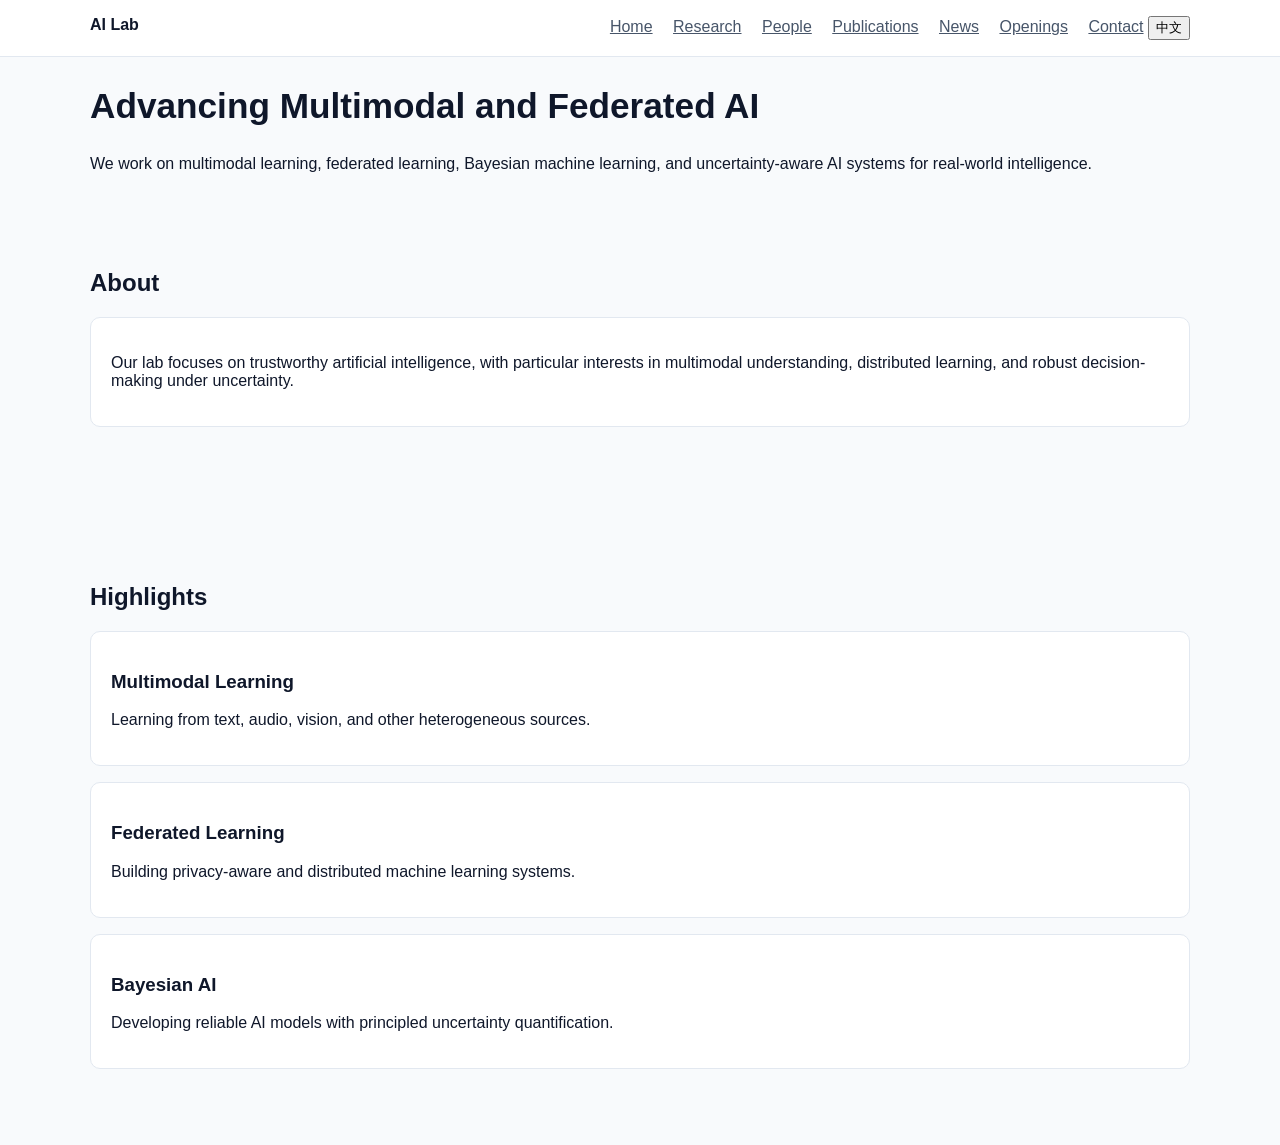
==== index.html @ 82bf7fb4 "Update index.html" ====
<!DOCTYPE html>
<html lang="en">
<head>
  <meta charset="UTF-8">
  <meta name="viewport" content="width=device-width, initial-scale=1.0">
  <title>AI Lab</title>
  <link rel="stylesheet" href="style.css">
</head>

<body>

<header>
  <div class="container nav">
    <strong data-en="AI Lab" data-zh="人工智能实验室">AI Lab</strong>
    <div class="nav-right">
      <a href="index.html" data-en="Home" data-zh="首页">Home</a>
      <a href="research.html" data-en="Research" data-zh="研究方向">Research</a>
      <a href="people.html" data-en="People" data-zh="团队成员">People</a>
      <a href="publications.html" data-en="Publications" data-zh="论文发表">Publications</a>
      <a href="news.html" data-en="News" data-zh="新闻动态">News</a>
      <a href="openings.html" data-en="Openings" data-zh="招生招聘">Openings</a>
      <a href="contact.html" data-en="Contact" data-zh="联系我们">Contact</a>
      <button id="lang-toggle" type="button">中文</button>
    </div>
  </div>
</header>

<section class="hero">
  <div class="container">
    <h1
      data-en="Advancing Multimodal and Federated AI"
      data-zh="推进多模态与联邦智能前沿研究">
      Advancing Multimodal and Federated AI
    </h1>

    <p
      data-en="We work on multimodal learning, federated learning, Bayesian machine learning, and uncertainty-aware AI systems for real-world intelligence."
      data-zh="我们致力于多模态学习、联邦学习、贝叶斯机器学习以及面向真实世界智能应用的不确定性感知人工智能系统研究。">
      We work on multimodal learning, federated learning, Bayesian machine learning, and uncertainty-aware AI systems for real-world intelligence.
    </p>
  </div>
</section>

<section class="section">
  <div class="container">
    <h2
      data-en="About"
      data-zh="实验室简介">
      About
    </h2>

    <div class="card">
      <p
        data-en="Our lab focuses on trustworthy artificial intelligence, with particular interests in multimodal understanding, distributed learning, and robust decision-making under uncertainty."
        data-zh="本实验室聚焦可信人工智能，重点研究多模态理解、分布式学习以及不确定性条件下的鲁棒决策。">
        Our lab focuses on trustworthy artificial intelligence, with particular interests in multimodal understanding, distributed learning, and robust decision-making under uncertainty.
      </p>
    </div>
  </div>
</section>

<section class="section">
  <div class="container">
    <h2
      data-en="Highlights"
      data-zh="研究亮点">
      Highlights
    </h2>

    <div class="card">
      <h3
        data-en="Multimodal Learning"
        data-zh="多模态学习">
        Multimodal Learning
      </h3>
      <p
        data-en="Learning from text, audio, vision, and other heterogeneous sources."
        data-zh="研究如何从文本、语音、视觉等异构模态中进行联合学习。">
        Learning from text, audio, vision, and other heterogeneous sources.
      </p>
    </div>

    <div class="card">
      <h3
        data-en="Federated Learning"
        data-zh="联邦学习">
        Federated Learning
      </h3>
      <p
        data-en="Building privacy-aware and distributed machine learning systems."
        data-zh="构建面向隐私保护与分布式场景的机器学习系统。">
        Building privacy-aware and distributed machine learning systems.
      </p>
    </div>

    <div class="card">
      <h3
        data-en="Bayesian AI"
        data-zh="贝叶斯人工智能">
        Bayesian AI
      </h3>
      <p
        data-en="Developing reliable AI models with principled uncertainty quantification."
        data-zh="通过原则性不确定性量化构建更可靠的人工智能模型。">
        Developing reliable AI models with principled uncertainty quantification.
      </p>
    </div>
  </div>
</section>

<script>
  const toggleBtn = document.getElementById("lang-toggle");
  let currentLang = localStorage.getItem("lang") || "en";

  function setLanguage(lang) {
    document.documentElement.lang = lang === "zh" ? "zh-CN" : "en";

    document.querySelectorAll("[data-en][data-zh]").forEach(el => {
      el.textContent = el.getAttribute("data-" + lang);
    });

    toggleBtn.textContent = lang === "en" ? "中文" : "English";
    localStorage.setItem("lang", lang);
    currentLang = lang;
  }

  toggleBtn.addEventListener("click", () => {
    setLanguage(currentLang === "en" ? "zh" : "en");
  });

  setLanguage(currentLang);
</script>

</body>
</html>
---- style.css ----
:root {
  --bg: #f8fafc;
  --panel: #ffffff;
  --text: #0f172a;
  --muted: #475569;
  --line: #e2e8f0;
  --accent: #2563eb;
  --maxw: 1100px;
}

* {
  box-sizing: border-box;
}

body {
  margin: 0;
  font-family: "Inter", Arial, sans-serif;
  background: var(--bg);
  color: var(--text);
}

.container {
  width: min(var(--maxw), 90%);
  margin: auto;
}

header {
  background: white;
  border-bottom: 1px solid var(--line);
}

.nav {
  display: flex;
  justify-content: space-between;
  padding: 16px 0;
}

.nav a {
  margin-left: 16px;
  color: var(--muted);
}

.nav a:hover {
  color: var(--accent);
}

h1 {
  font-size: 2.2rem;
}

.section {
  padding: 60px 0;
}

.card {
  background: white;
  border: 1px solid var(--line);
  padding: 20px;
  border-radius: 10px;
  margin-bottom: 16px;
}
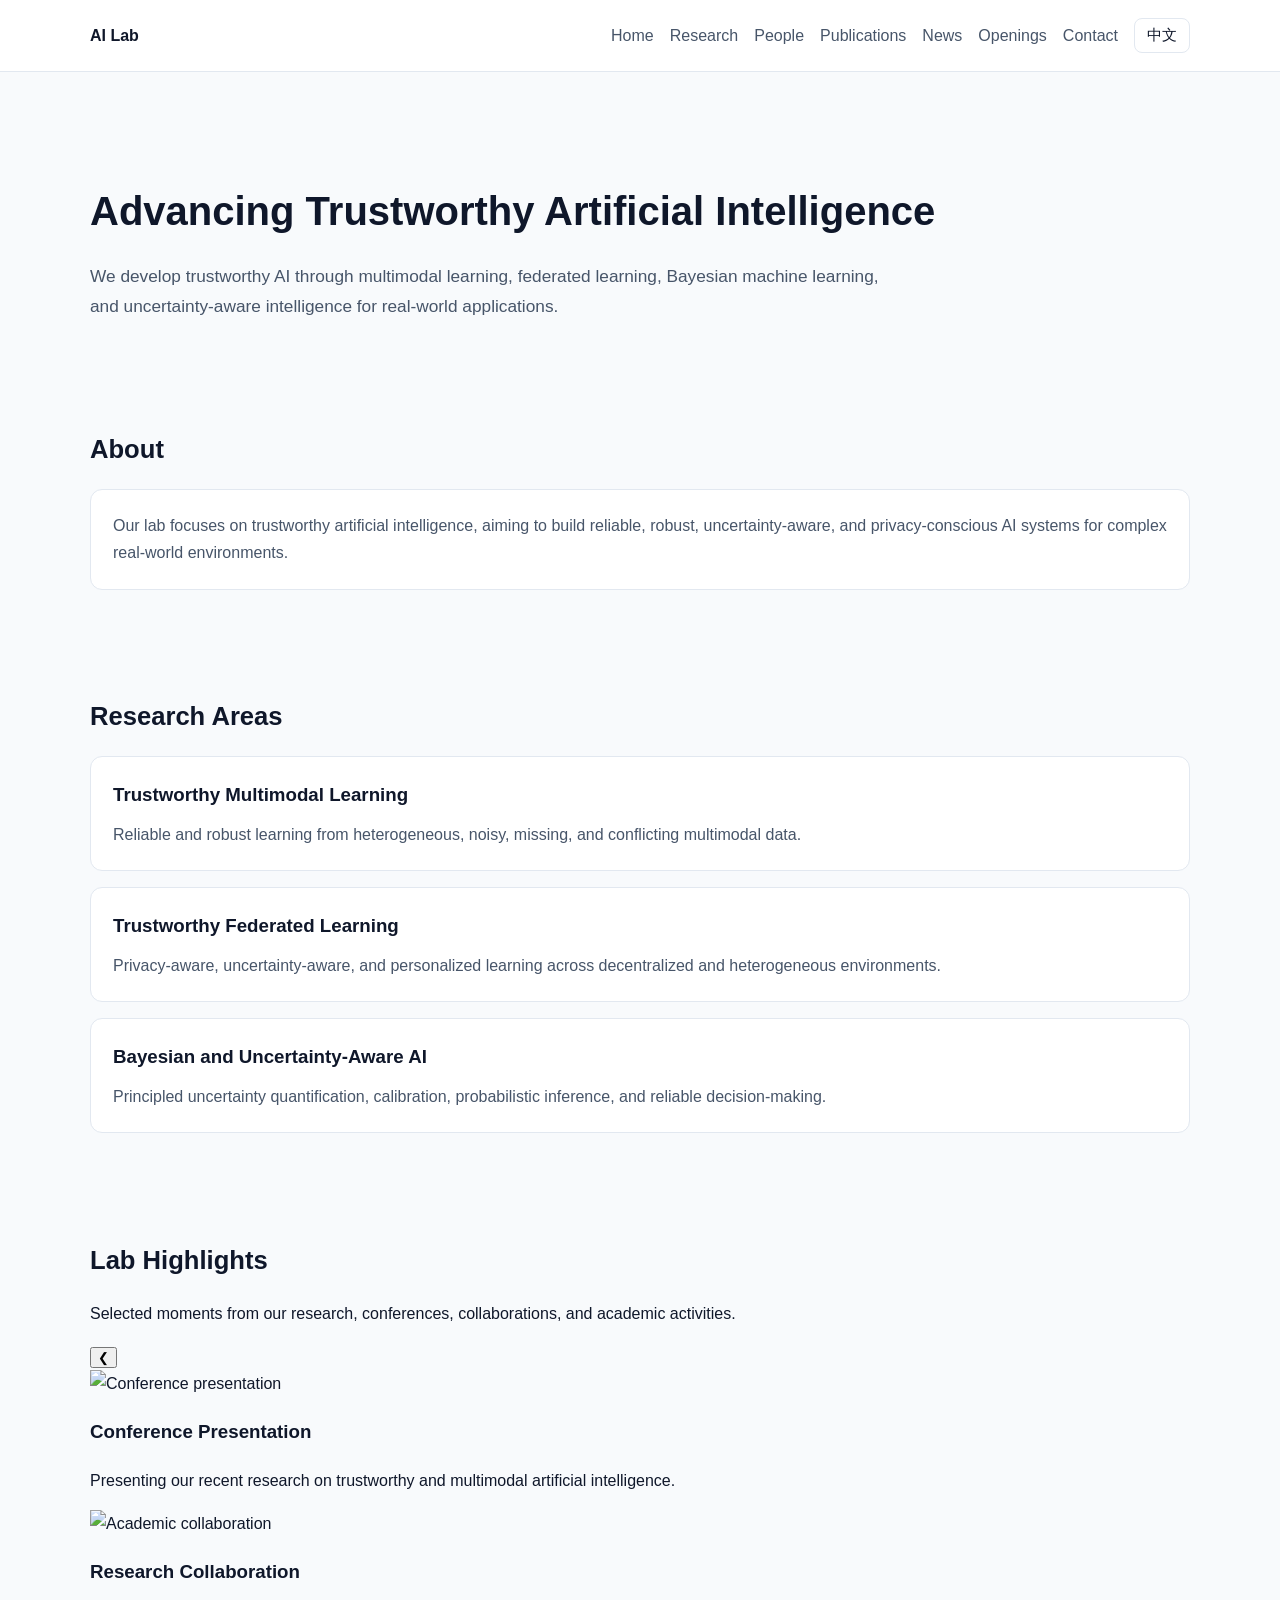
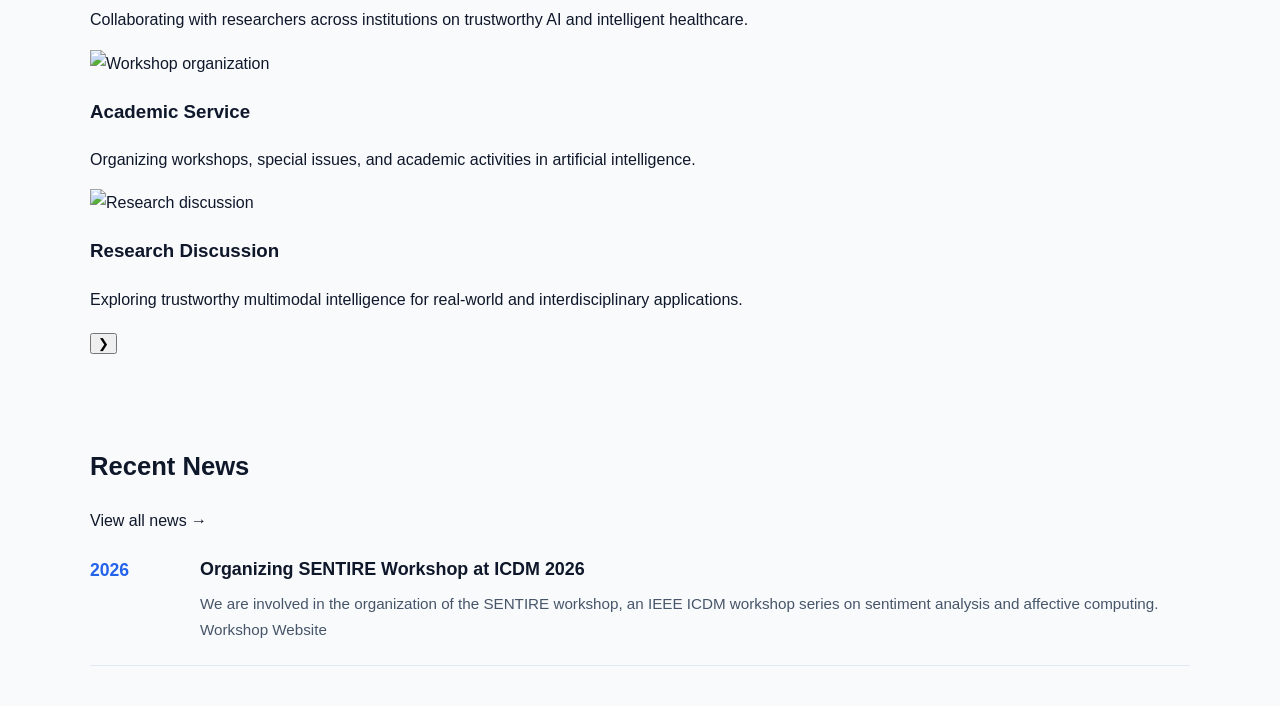
==== commit 5261af42: "Update index.html" ====
--- a/index.html
+++ b/index.html
@@ -12,6 +12,7 @@
 <header>
   <div class="container nav">
     <strong data-en="AI Lab" data-zh="人工智能实验室">AI Lab</strong>
+
     <div class="nav-right">
       <a href="index.html" data-en="Home" data-zh="首页">Home</a>
       <a href="research.html" data-en="Research" data-zh="研究方向">Research</a>
@@ -25,89 +26,304 @@
   </div>
 </header>
 
+
+<!-- Hero -->
 <section class="hero">
   <div class="container">
+
     <h1
-      data-en="Advancing Multimodal and Federated AI"
-      data-zh="推进多模态与联邦智能前沿研究">
-      Advancing Multimodal and Federated AI
+      data-en="Advancing Trustworthy Artificial Intelligence"
+      data-zh="推进可信人工智能前沿研究">
+      Advancing Trustworthy Artificial Intelligence
     </h1>
 
     <p
-      data-en="We work on multimodal learning, federated learning, Bayesian machine learning, and uncertainty-aware AI systems for real-world intelligence."
-      data-zh="我们致力于多模态学习、联邦学习、贝叶斯机器学习以及面向真实世界智能应用的不确定性感知人工智能系统研究。">
-      We work on multimodal learning, federated learning, Bayesian machine learning, and uncertainty-aware AI systems for real-world intelligence.
+      data-en="We develop trustworthy AI through multimodal learning, federated learning, Bayesian machine learning, and uncertainty-aware intelligence for real-world applications."
+      data-zh="我们通过多模态学习、联邦学习、贝叶斯机器学习与不确定性感知智能，推动面向真实世界应用的可信人工智能研究。">
+      We develop trustworthy AI through multimodal learning, federated learning, Bayesian machine learning, and uncertainty-aware intelligence for real-world applications.
     </p>
+
   </div>
 </section>
 
+
+<!-- About -->
 <section class="section">
   <div class="container">
+
     <h2
       data-en="About"
-      data-zh="实验室简介">
+      data-zh="关于我们">
       About
     </h2>
 
     <div class="card">
       <p
-        data-en="Our lab focuses on trustworthy artificial intelligence, with particular interests in multimodal understanding, distributed learning, and robust decision-making under uncertainty."
-        data-zh="本实验室聚焦可信人工智能，重点研究多模态理解、分布式学习以及不确定性条件下的鲁棒决策。">
-        Our lab focuses on trustworthy artificial intelligence, with particular interests in multimodal understanding, distributed learning, and robust decision-making under uncertainty.
+        data-en="Our lab focuses on trustworthy artificial intelligence, aiming to build reliable, robust, uncertainty-aware, and privacy-conscious AI systems for complex real-world environments."
+        data-zh="本实验室聚焦可信人工智能，致力于构建面向复杂真实环境的可靠、鲁棒、不确定性感知且注重隐私保护的人工智能系统。">
+        Our lab focuses on trustworthy artificial intelligence, aiming to build reliable, robust, uncertainty-aware, and privacy-conscious AI systems for complex real-world environments.
       </p>
     </div>
+
   </div>
 </section>
 
+
+<!-- Research Areas -->
 <section class="section">
   <div class="container">
+
     <h2
-      data-en="Highlights"
-      data-zh="研究亮点">
-      Highlights
+      data-en="Research Areas"
+      data-zh="研究方向">
+      Research Areas
     </h2>
 
-    <div class="card">
-      <h3
-        data-en="Multimodal Learning"
-        data-zh="多模态学习">
-        Multimodal Learning
-      </h3>
-      <p
-        data-en="Learning from text, audio, vision, and other heterogeneous sources."
-        data-zh="研究如何从文本、语音、视觉等异构模态中进行联合学习。">
-        Learning from text, audio, vision, and other heterogeneous sources.
-      </p>
-    </div>
-
-    <div class="card">
-      <h3
-        data-en="Federated Learning"
-        data-zh="联邦学习">
-        Federated Learning
-      </h3>
-      <p
-        data-en="Building privacy-aware and distributed machine learning systems."
-        data-zh="构建面向隐私保护与分布式场景的机器学习系统。">
-        Building privacy-aware and distributed machine learning systems.
-      </p>
-    </div>
-
-    <div class="card">
-      <h3
-        data-en="Bayesian AI"
-        data-zh="贝叶斯人工智能">
-        Bayesian AI
-      </h3>
-      <p
-        data-en="Developing reliable AI models with principled uncertainty quantification."
-        data-zh="通过原则性不确定性量化构建更可靠的人工智能模型。">
-        Developing reliable AI models with principled uncertainty quantification.
-      </p>
-    </div>
+    <div class="research-grid">
+
+      <div class="card">
+        <h3
+          data-en="Trustworthy Multimodal Learning"
+          data-zh="可信多模态学习">
+          Trustworthy Multimodal Learning
+        </h3>
+
+        <p
+          data-en="Reliable and robust learning from heterogeneous, noisy, missing, and conflicting multimodal data."
+          data-zh="面向异构、噪声、缺失及冲突多模态数据的可靠与鲁棒学习。">
+          Reliable and robust learning from heterogeneous, noisy, missing, and conflicting multimodal data.
+        </p>
+      </div>
+
+
+      <div class="card">
+        <h3
+          data-en="Trustworthy Federated Learning"
+          data-zh="可信联邦学习">
+          Trustworthy Federated Learning
+        </h3>
+
+        <p
+          data-en="Privacy-aware, uncertainty-aware, and personalized learning across decentralized and heterogeneous environments."
+          data-zh="面向分布式与异构环境的隐私保护、不确定性感知及个性化学习。">
+          Privacy-aware, uncertainty-aware, and personalized learning across decentralized and heterogeneous environments.
+        </p>
+      </div>
+
+
+      <div class="card">
+        <h3
+          data-en="Bayesian and Uncertainty-Aware AI"
+          data-zh="贝叶斯与不确定性感知人工智能">
+          Bayesian and Uncertainty-Aware AI
+        </h3>
+
+        <p
+          data-en="Principled uncertainty quantification, calibration, probabilistic inference, and reliable decision-making."
+          data-zh="研究具有理论基础的不确定性量化、模型校准、概率推断与可靠决策方法。">
+          Principled uncertainty quantification, calibration, probabilistic inference, and reliable decision-making.
+        </p>
+      </div>
+
+    </div>
+
   </div>
 </section>
 
+
+<!-- Lab Highlights -->
+<section class="section">
+  <div class="container">
+
+    <h2
+      data-en="Lab Highlights"
+      data-zh="实验室动态">
+      Lab Highlights
+    </h2>
+
+    <p
+      class="section-intro"
+      data-en="Selected moments from our research, conferences, collaborations, and academic activities."
+      data-zh="记录我们的科研工作、学术会议、合作交流及其他学术活动。">
+      Selected moments from our research, conferences, collaborations, and academic activities.
+    </p>
+
+    <div class="photo-slider">
+
+      <button class="slider-btn prev-btn" type="button" aria-label="Previous">
+        &#10094;
+      </button>
+
+      <div class="slider-viewport">
+
+        <div class="slider-track">
+
+          <!-- Photo 1 -->
+          <div class="highlight-card">
+            <img
+              src="images/highlight1.jpg"
+              alt="Conference presentation">
+
+            <div class="highlight-caption">
+              <h3
+                data-en="Conference Presentation"
+                data-zh="学术会议报告">
+                Conference Presentation
+              </h3>
+
+              <p
+                data-en="Presenting our recent research on trustworthy and multimodal artificial intelligence."
+                data-zh="展示我们在可信人工智能与多模态学习方向的最新研究成果。">
+                Presenting our recent research on trustworthy and multimodal artificial intelligence.
+              </p>
+            </div>
+          </div>
+
+
+          <!-- Photo 2 -->
+          <div class="highlight-card">
+            <img
+              src="images/highlight2.jpg"
+              alt="Academic collaboration">
+
+            <div class="highlight-caption">
+              <h3
+                data-en="Research Collaboration"
+                data-zh="科研合作">
+                Research Collaboration
+              </h3>
+
+              <p
+                data-en="Collaborating with researchers across institutions on trustworthy AI and intelligent healthcare."
+                data-zh="与不同高校和研究机构开展可信人工智能与智能医疗相关科研合作。">
+                Collaborating with researchers across institutions on trustworthy AI and intelligent healthcare.
+              </p>
+            </div>
+          </div>
+
+
+          <!-- Photo 3 -->
+          <div class="highlight-card">
+            <img
+              src="images/highlight3.jpg"
+              alt="Workshop organization">
+
+            <div class="highlight-caption">
+              <h3
+                data-en="Academic Service"
+                data-zh="学术服务">
+                Academic Service
+              </h3>
+
+              <p
+                data-en="Organizing workshops, special issues, and academic activities in artificial intelligence."
+                data-zh="组织人工智能领域的研讨会、专题专刊及相关学术活动。">
+                Organizing workshops, special issues, and academic activities in artificial intelligence.
+              </p>
+            </div>
+          </div>
+
+
+          <!-- Photo 4 -->
+          <div class="highlight-card">
+            <img
+              src="images/highlight4.jpg"
+              alt="Research discussion">
+
+            <div class="highlight-caption">
+              <h3
+                data-en="Research Discussion"
+                data-zh="科研讨论">
+                Research Discussion
+              </h3>
+
+              <p
+                data-en="Exploring trustworthy multimodal intelligence for real-world and interdisciplinary applications."
+                data-zh="探索面向真实世界及交叉学科应用的可信多模态智能。">
+                Exploring trustworthy multimodal intelligence for real-world and interdisciplinary applications.
+              </p>
+            </div>
+          </div>
+
+        </div>
+      </div>
+
+      <button class="slider-btn next-btn" type="button" aria-label="Next">
+        &#10095;
+      </button>
+
+    </div>
+
+  </div>
+</section>
+
+
+<!-- Recent News -->
+<section class="section">
+  <div class="container">
+
+    <div class="section-title-row">
+
+      <h2
+        data-en="Recent News"
+        data-zh="最新动态">
+        Recent News
+      </h2>
+
+      <a
+        class="view-more"
+        href="news.html"
+        data-en="View all news →"
+        data-zh="查看全部动态 →">
+        View all news →
+      </a>
+
+    </div>
+
+
+    <div class="publication-item">
+
+      <div class="pub-year">
+        2026
+      </div>
+
+      <div class="pub-content">
+
+        <h3
+          data-en="Organizing SENTIRE Workshop at ICDM 2026"
+          data-zh="参与组织 ICDM 2026 SENTIRE Workshop">
+          Organizing SENTIRE Workshop at ICDM 2026
+        </h3>
+
+        <p class="pub-desc">
+
+          <span
+            data-en="We are involved in the organization of the SENTIRE workshop, an IEEE ICDM workshop series on sentiment analysis and affective computing. "
+            data-zh="我们参与组织 SENTIRE Workshop，这是 IEEE ICDM 旗下聚焦情感分析与情感计算的系列研讨会。">
+            We are involved in the organization of the SENTIRE workshop, an IEEE ICDM workshop series on sentiment analysis and affective computing.
+          </span>
+
+          <a
+            class="inline-link"
+            href="https://sentic.net/sentire/#2026"
+            target="_blank"
+            rel="noopener noreferrer"
+            data-en="Workshop Website"
+            data-zh="研讨会官网">
+            Workshop Website
+          </a>
+
+        </p>
+
+      </div>
+
+    </div>
+
+  </div>
+</section>
+
+
+<!-- Language Switch -->
 <script>
   const toggleBtn = document.getElementById("lang-toggle");
   let currentLang = localStorage.getItem("lang") || "en";
@@ -120,6 +336,7 @@
     });
 
     toggleBtn.textContent = lang === "en" ? "中文" : "English";
+
     localStorage.setItem("lang", lang);
     currentLang = lang;
   }
@@ -129,6 +346,98 @@
   });
 
   setLanguage(currentLang);
+
+
+  /* =========================
+     Lab Highlights Slider
+     ========================= */
+
+  const track = document.querySelector(".slider-track");
+  const cards = document.querySelectorAll(".highlight-card");
+  const prevBtn = document.querySelector(".prev-btn");
+  const nextBtn = document.querySelector(".next-btn");
+  const slider = document.querySelector(".photo-slider");
+
+  let currentIndex = 0;
+  let autoPlay;
+
+  function getCardsPerView() {
+    if (window.innerWidth <= 700) {
+      return 1;
+    }
+
+    if (window.innerWidth <= 1000) {
+      return 2;
+    }
+
+    return 3;
+  }
+
+  function updateSlider() {
+    if (!cards.length) return;
+
+    const cardWidth = cards[0].offsetWidth;
+    const gap = 20;
+
+    track.style.transform =
+      `translateX(-${currentIndex * (cardWidth + gap)}px)`;
+  }
+
+  function nextSlide() {
+    const cardsPerView = getCardsPerView();
+    const maxIndex = Math.max(0, cards.length - cardsPerView);
+
+    if (currentIndex >= maxIndex) {
+      currentIndex = 0;
+    } else {
+      currentIndex++;
+    }
+
+    updateSlider();
+  }
+
+  function prevSlide() {
+    const cardsPerView = getCardsPerView();
+    const maxIndex = Math.max(0, cards.length - cardsPerView);
+
+    if (currentIndex <= 0) {
+      currentIndex = maxIndex;
+    } else {
+      currentIndex--;
+    }
+
+    updateSlider();
+  }
+
+  function startAutoPlay() {
+    autoPlay = setInterval(nextSlide, 4500);
+  }
+
+  function stopAutoPlay() {
+    clearInterval(autoPlay);
+  }
+
+  nextBtn.addEventListener("click", () => {
+    nextSlide();
+    stopAutoPlay();
+    startAutoPlay();
+  });
+
+  prevBtn.addEventListener("click", () => {
+    prevSlide();
+    stopAutoPlay();
+    startAutoPlay();
+  });
+
+  slider.addEventListener("mouseenter", stopAutoPlay);
+  slider.addEventListener("mouseleave", startAutoPlay);
+
+  window.addEventListener("resize", () => {
+    currentIndex = 0;
+    updateSlider();
+  });
+
+  startAutoPlay();
 </script>
 
 </body>
--- a/style.css
+++ b/style.css
@@ -14,9 +14,15 @@
 
 body {
   margin: 0;
-  font-family: "Inter", Arial, sans-serif;
+  font-family: "Inter", "PingFang SC", "Microsoft YaHei", Arial, sans-serif;
   background: var(--bg);
   color: var(--text);
+  line-height: 1.7;
+}
+
+a {
+  text-decoration: none;
+  color: inherit;
 }
 
 .container {
@@ -25,18 +31,26 @@
 }
 
 header {
-  background: white;
+  background: #ffffff;
   border-bottom: 1px solid var(--line);
 }
 
 .nav {
   display: flex;
   justify-content: space-between;
-  padding: 16px 0;
+  align-items: center;
+  gap: 20px;
+  padding: 18px 0;
+}
+
+.nav-right {
+  display: flex;
+  align-items: center;
+  flex-wrap: wrap;
+  gap: 16px;
 }
 
 .nav a {
-  margin-left: 16px;
   color: var(--muted);
 }
 
@@ -44,18 +58,149 @@
   color: var(--accent);
 }
 
-h1 {
-  font-size: 2.2rem;
+#lang-toggle {
+  padding: 6px 12px;
+  border: 1px solid var(--line);
+  background: white;
+  color: var(--text);
+  border-radius: 8px;
+  cursor: pointer;
+  font-size: 0.95rem;
+}
+
+#lang-toggle:hover {
+  border-color: var(--accent);
+  color: var(--accent);
+}
+
+.hero {
+  padding: 72px 0 40px;
+}
+
+.hero h1 {
+  font-size: 2.5rem;
+  margin-bottom: 16px;
+}
+
+.hero p {
+  max-width: 820px;
+  color: var(--muted);
+  font-size: 1.08rem;
 }
 
 .section {
-  padding: 60px 0;
+  padding: 28px 0 40px;
+}
+
+.section h2 {
+  font-size: 1.6rem;
+  margin-bottom: 18px;
 }
 
 .card {
   background: white;
   border: 1px solid var(--line);
-  padding: 20px;
-  border-radius: 10px;
+  padding: 22px;
+  border-radius: 12px;
   margin-bottom: 16px;
 }
+
+.card h3 {
+  margin-top: 0;
+  margin-bottom: 10px;
+}
+
+.card p {
+  margin: 0;
+  color: var(--muted);
+}
+
+@media (max-width: 768px) {
+  .nav {
+    flex-direction: column;
+    align-items: flex-start;
+  }
+
+  .hero h1 {
+    font-size: 2rem;
+  }
+}
+
+
+.people-grid {
+  display: grid;
+  grid-template-columns: repeat(auto-fill, minmax(220px, 1fr));
+  gap: 20px;
+  margin-bottom: 40px;
+}
+
+.person-card {
+    padding: 20px 15px; 
+    text-align: center;
+}
+
+.avatar {
+    width: 220px;      /* 直接放大 */
+    height: 220px;
+    border-radius: 50%;
+    object-fit: cover;
+    display: block;
+    margin: 0 auto 10px;
+}
+
+.role {
+  color: var(--accent);
+  font-size: 0.9rem;
+  margin-bottom: 8px;
+}
+
+
+.publication-item {
+  display: grid;
+  grid-template-columns: 90px 1fr;
+  gap: 20px;
+  padding: 22px 0;
+  border-bottom: 1px solid var(--line);
+}
+
+.pub-year {
+  font-size: 1.1rem;
+  font-weight: 700;
+  color: var(--accent);
+}
+
+.pub-content h3 {
+  margin: 0 0 8px 0;
+  font-size: 1.12rem;
+  line-height: 1.5;
+}
+
+.pub-authors {
+  margin: 0 0 6px 0;
+  color: var(--text);
+  font-size: 0.97rem;
+}
+
+.pub-venue {
+  margin: 0 0 8px 0;
+  color: var(--muted);
+  font-style: italic;
+  font-size: 0.96rem;
+}
+
+.pub-desc {
+  margin: 0;
+  color: var(--muted);
+  font-size: 0.95rem;
+}
+
+@media (max-width: 768px) {
+  .publication-item {
+    grid-template-columns: 1fr;
+    gap: 10px;
+  }
+
+  .pub-year {
+    margin-bottom: 4px;
+  }
+}
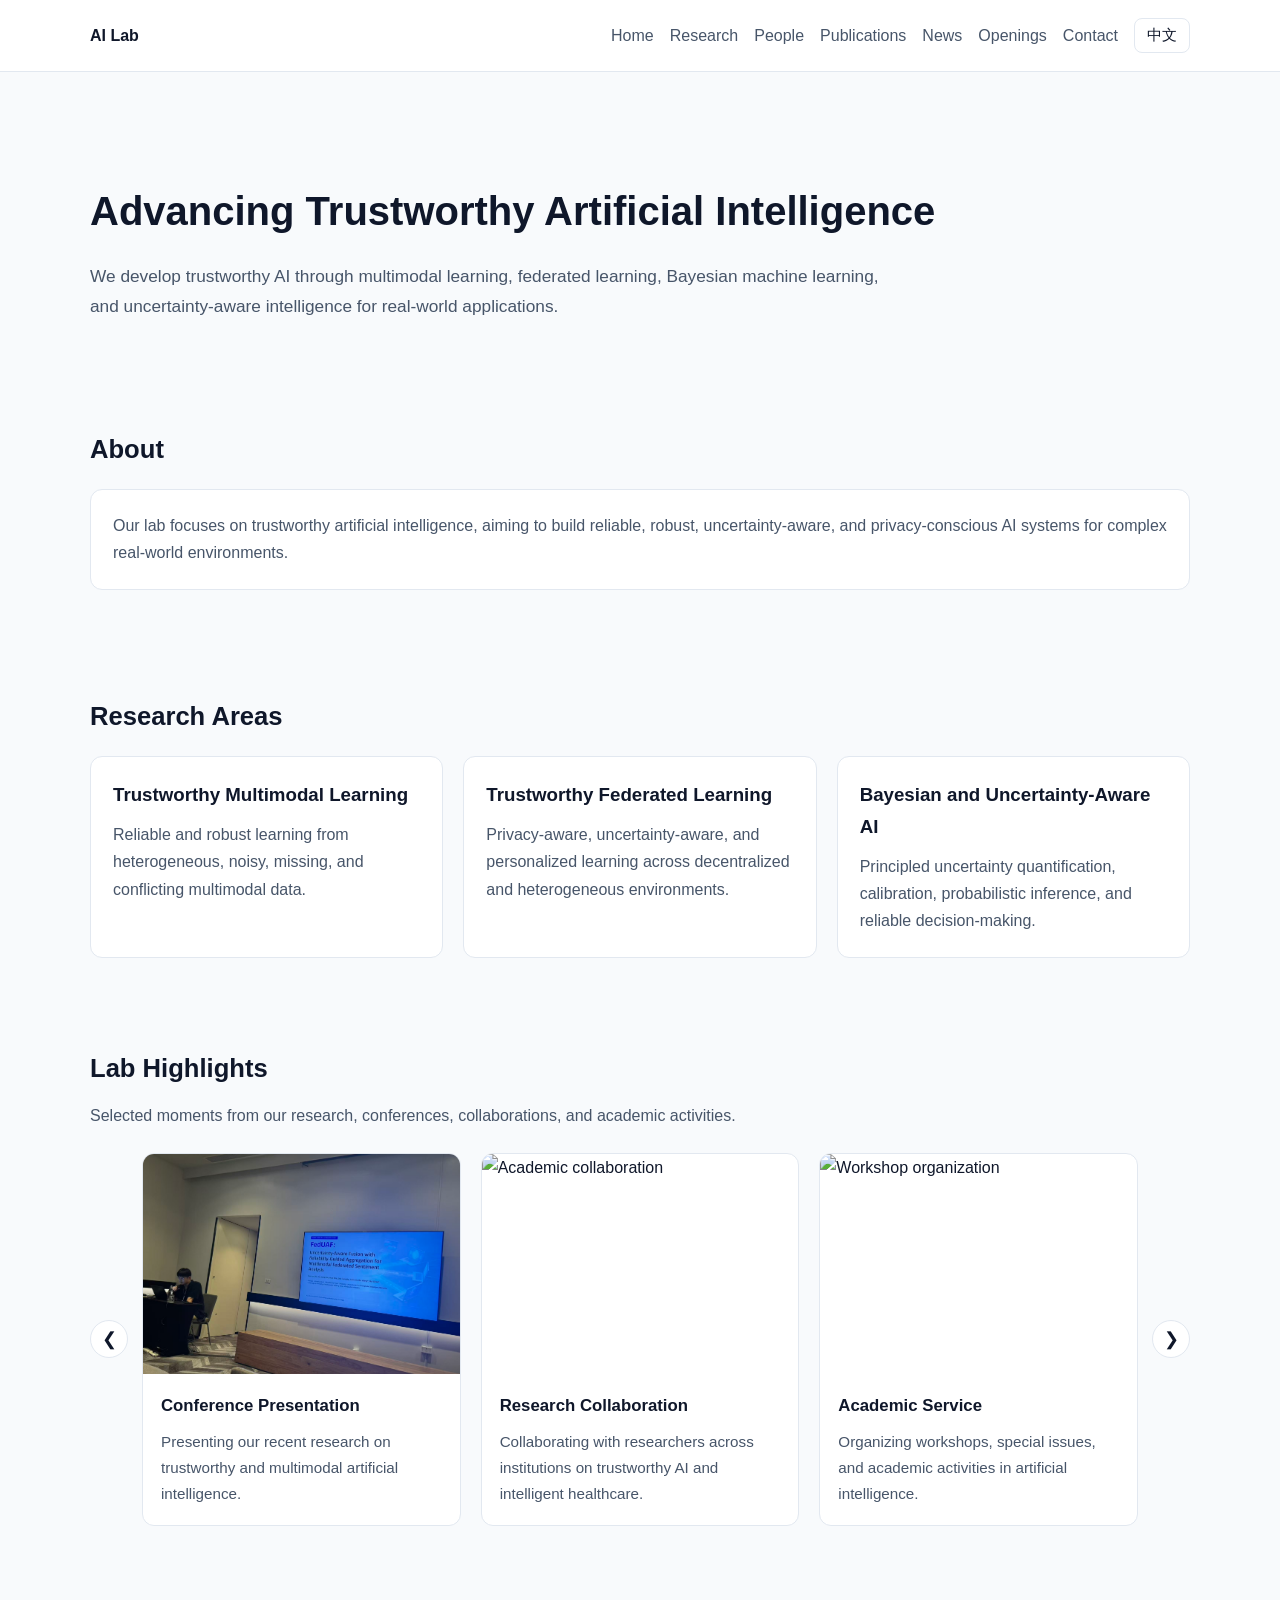
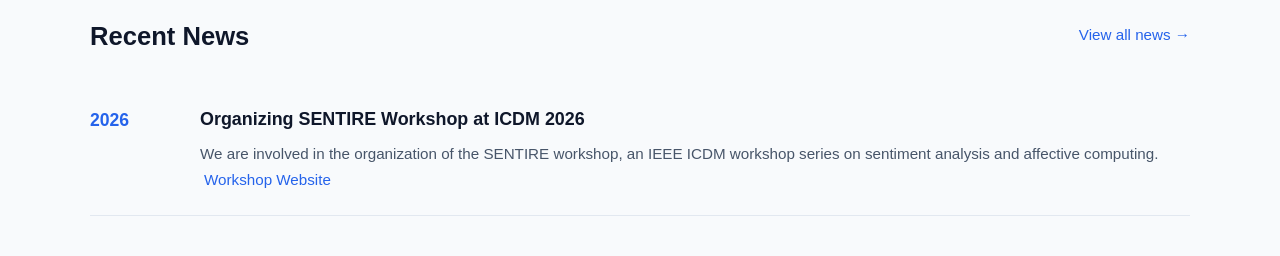
==== commit 201fb98d: "Update index.html" ====
--- a/index.html
+++ b/index.html
@@ -348,97 +348,97 @@
   setLanguage(currentLang);
 
 
-  /* =========================
-     Lab Highlights Slider
-     ========================= */
-
-  const track = document.querySelector(".slider-track");
-  const cards = document.querySelectorAll(".highlight-card");
-  const prevBtn = document.querySelector(".prev-btn");
-  const nextBtn = document.querySelector(".next-btn");
-  const slider = document.querySelector(".photo-slider");
-
-  let currentIndex = 0;
-  let autoPlay;
-
-  function getCardsPerView() {
-    if (window.innerWidth <= 700) {
-      return 1;
-    }
-
-    if (window.innerWidth <= 1000) {
-      return 2;
-    }
-
-    return 3;
-  }
-
-  function updateSlider() {
-    if (!cards.length) return;
-
-    const cardWidth = cards[0].offsetWidth;
-    const gap = 20;
-
-    track.style.transform =
-      `translateX(-${currentIndex * (cardWidth + gap)}px)`;
-  }
-
-  function nextSlide() {
-    const cardsPerView = getCardsPerView();
-    const maxIndex = Math.max(0, cards.length - cardsPerView);
-
-    if (currentIndex >= maxIndex) {
-      currentIndex = 0;
-    } else {
-      currentIndex++;
-    }
-
-    updateSlider();
-  }
-
-  function prevSlide() {
-    const cardsPerView = getCardsPerView();
-    const maxIndex = Math.max(0, cards.length - cardsPerView);
-
-    if (currentIndex <= 0) {
-      currentIndex = maxIndex;
-    } else {
-      currentIndex--;
-    }
-
-    updateSlider();
-  }
-
-  function startAutoPlay() {
-    autoPlay = setInterval(nextSlide, 4500);
-  }
-
-  function stopAutoPlay() {
-    clearInterval(autoPlay);
-  }
-
-  nextBtn.addEventListener("click", () => {
-    nextSlide();
-    stopAutoPlay();
-    startAutoPlay();
-  });
-
-  prevBtn.addEventListener("click", () => {
-    prevSlide();
-    stopAutoPlay();
-    startAutoPlay();
-  });
-
-  slider.addEventListener("mouseenter", stopAutoPlay);
-  slider.addEventListener("mouseleave", startAutoPlay);
-
-  window.addEventListener("resize", () => {
-    currentIndex = 0;
-    updateSlider();
-  });
-
-  startAutoPlay();
-</script>
-
-</body>
-</html>
+/* =========================
+   Lab Highlights Slider
+   ========================= */
+
+.photo-slider {
+  position: relative;
+  display: flex;
+  align-items: center;
+  gap: 12px;
+  max-width: 100%;
+}
+
+.slider-viewport {
+  width: 100%;
+  overflow: hidden;
+}
+
+.slider-track {
+  display: flex;
+  gap: 18px;
+  transition: transform 0.6s ease;
+}
+
+.highlight-card {
+  flex: 0 0 calc((100% - 36px) / 3);
+  background: white;
+  border: 1px solid var(--line);
+  border-radius: 12px;
+  overflow: hidden;
+}
+
+.highlight-card img {
+  display: block;
+  width: 100%;
+  height: 150px;
+  object-fit: cover;
+}
+
+.highlight-caption {
+  padding: 14px 16px;
+}
+
+.highlight-caption h3 {
+  margin: 0 0 6px;
+  font-size: 1rem;
+}
+
+.highlight-caption p {
+  margin: 0;
+  color: var(--muted);
+  font-size: 0.88rem;
+  line-height: 1.5;
+}
+
+.slider-btn {
+  flex-shrink: 0;
+  width: 34px;
+  height: 34px;
+  border-radius: 50%;
+  border: 1px solid var(--line);
+  background: white;
+  color: var(--text);
+  cursor: pointer;
+  font-size: 16px;
+}
+
+.slider-btn:hover {
+  border-color: var(--accent);
+  color: var(--accent);
+}
+
+@media (max-width: 1000px) {
+  .highlight-card {
+    flex: 0 0 calc((100% - 18px) / 2);
+  }
+
+  .highlight-card img {
+    height: 145px;
+  }
+}
+
+@media (max-width: 700px) {
+  .highlight-card {
+    flex: 0 0 100%;
+  }
+
+  .highlight-card img {
+    height: 180px;
+  }
+
+  .slider-btn {
+    display: none;
+  }
+}
--- a/style.css
+++ b/style.css
@@ -204,3 +204,175 @@
     margin-bottom: 4px;
   }
 }
+
+/* =========================
+   Home Research Grid
+   ========================= */
+
+.research-grid {
+  display: grid;
+  grid-template-columns: repeat(3, 1fr);
+  gap: 20px;
+}
+
+.research-grid .card {
+  margin-bottom: 0;
+}
+
+
+/* =========================
+   Section Introduction
+   ========================= */
+
+.section-intro {
+  max-width: 760px;
+  margin-top: -6px;
+  margin-bottom: 24px;
+  color: var(--muted);
+}
+
+
+/* =========================
+   Lab Highlights Slider
+   ========================= */
+
+.photo-slider {
+  position: relative;
+  display: flex;
+  align-items: center;
+  gap: 14px;
+}
+
+.slider-viewport {
+  width: 100%;
+  overflow: hidden;
+}
+
+.slider-track {
+  display: flex;
+  gap: 20px;
+  transition: transform 0.6s ease;
+}
+
+.highlight-card {
+  flex: 0 0 calc((100% - 40px) / 3);
+  background: white;
+  border: 1px solid var(--line);
+  border-radius: 12px;
+  overflow: hidden;
+}
+
+.highlight-card img {
+  display: block;
+  width: 100%;
+  height: 220px;
+  object-fit: cover;
+}
+
+.highlight-caption {
+  padding: 18px;
+}
+
+.highlight-caption h3 {
+  margin: 0 0 8px;
+  font-size: 1.05rem;
+}
+
+.highlight-caption p {
+  margin: 0;
+  color: var(--muted);
+  font-size: 0.95rem;
+}
+
+.slider-btn {
+  flex-shrink: 0;
+  width: 38px;
+  height: 38px;
+  border-radius: 50%;
+  border: 1px solid var(--line);
+  background: white;
+  color: var(--text);
+  cursor: pointer;
+  font-size: 18px;
+}
+
+.slider-btn:hover {
+  border-color: var(--accent);
+  color: var(--accent);
+}
+
+
+/* =========================
+   Recent News
+   ========================= */
+
+.section-title-row {
+  display: flex;
+  justify-content: space-between;
+  align-items: center;
+  gap: 20px;
+  margin-bottom: 8px;
+}
+
+.view-more {
+  color: var(--accent);
+  font-size: 0.95rem;
+}
+
+.view-more:hover {
+  text-decoration: underline;
+}
+
+.inline-link {
+  color: var(--accent);
+  font-weight: 500;
+  margin-left: 4px;
+}
+
+.inline-link:hover {
+  text-decoration: underline;
+}
+
+
+/* =========================
+   Responsive
+   ========================= */
+
+@media (max-width: 1000px) {
+
+  .research-grid {
+    grid-template-columns: 1fr 1fr;
+  }
+
+  .highlight-card {
+    flex: 0 0 calc((100% - 20px) / 2);
+  }
+
+}
+
+
+@media (max-width: 700px) {
+
+  .research-grid {
+    grid-template-columns: 1fr;
+  }
+
+  .highlight-card {
+    flex: 0 0 100%;
+  }
+
+  .slider-btn {
+    display: none;
+  }
+
+  .highlight-card img {
+    height: 210px;
+  }
+
+  .section-title-row {
+    align-items: flex-start;
+    flex-direction: column;
+    gap: 4px;
+  }
+
+}
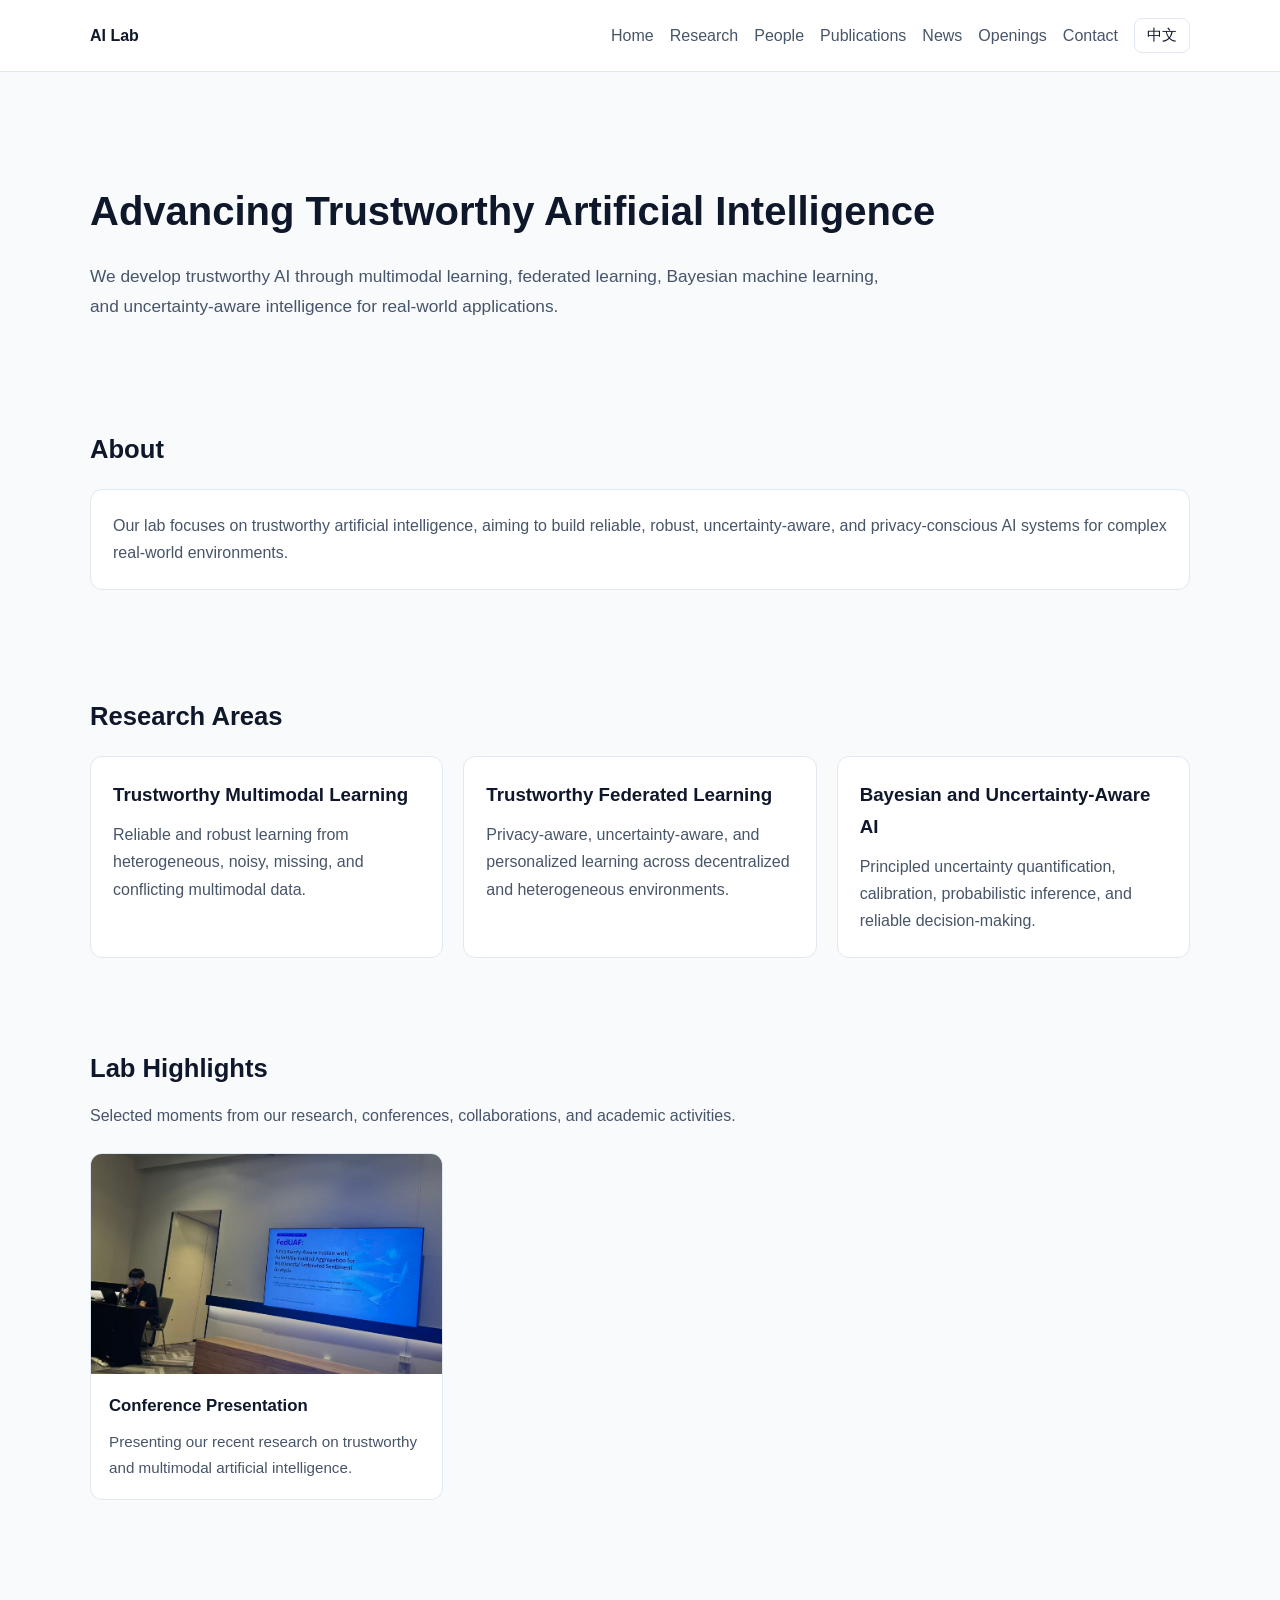
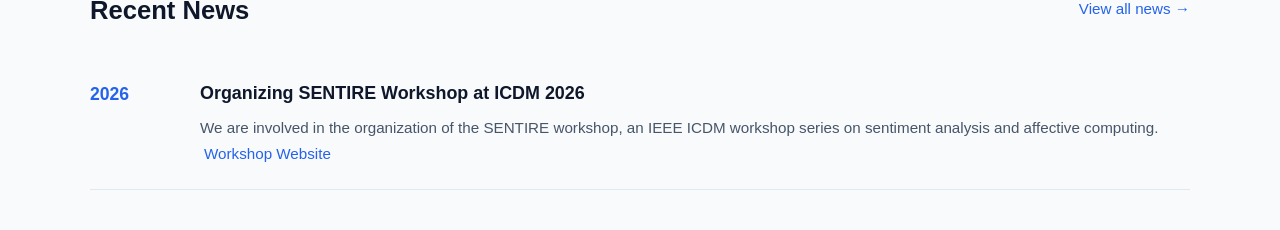
==== commit 37608d72: "Update index.html" ====
--- a/index.html
+++ b/index.html
@@ -1,35 +1,108 @@
 <!DOCTYPE html>
 <html lang="en">
+
 <head>
   <meta charset="UTF-8">
   <meta name="viewport" content="width=device-width, initial-scale=1.0">
+
   <title>AI Lab</title>
+
   <link rel="stylesheet" href="style.css">
 </head>
 
+
 <body>
 
+
+<!-- =========================
+     Navigation
+     ========================= -->
+
 <header>
+
   <div class="container nav">
-    <strong data-en="AI Lab" data-zh="人工智能实验室">AI Lab</strong>
+
+    <strong
+      data-en="AI Lab"
+      data-zh="人工智能实验室">
+      AI Lab
+    </strong>
+
 
     <div class="nav-right">
-      <a href="index.html" data-en="Home" data-zh="首页">Home</a>
-      <a href="research.html" data-en="Research" data-zh="研究方向">Research</a>
-      <a href="people.html" data-en="People" data-zh="团队成员">People</a>
-      <a href="publications.html" data-en="Publications" data-zh="论文发表">Publications</a>
-      <a href="news.html" data-en="News" data-zh="新闻动态">News</a>
-      <a href="openings.html" data-en="Openings" data-zh="招生招聘">Openings</a>
-      <a href="contact.html" data-en="Contact" data-zh="联系我们">Contact</a>
-      <button id="lang-toggle" type="button">中文</button>
+
+      <a
+        href="index.html"
+        data-en="Home"
+        data-zh="首页">
+        Home
+      </a>
+
+      <a
+        href="research.html"
+        data-en="Research"
+        data-zh="研究方向">
+        Research
+      </a>
+
+      <a
+        href="people.html"
+        data-en="People"
+        data-zh="团队成员">
+        People
+      </a>
+
+      <a
+        href="publications.html"
+        data-en="Publications"
+        data-zh="论文发表">
+        Publications
+      </a>
+
+      <a
+        href="news.html"
+        data-en="News"
+        data-zh="新闻动态">
+        News
+      </a>
+
+      <a
+        href="openings.html"
+        data-en="Openings"
+        data-zh="招生招聘">
+        Openings
+      </a>
+
+      <a
+        href="contact.html"
+        data-en="Contact"
+        data-zh="联系我们">
+        Contact
+      </a>
+
+
+      <button
+        id="lang-toggle"
+        type="button">
+        中文
+      </button>
+
     </div>
+
   </div>
+
 </header>
 
 
-<!-- Hero -->
+
+<!-- =========================
+     Hero
+     ========================= -->
+
 <section class="hero">
+
   <div class="container">
+
 
     <h1
       data-en="Advancing Trustworthy Artificial Intelligence"
@@ -37,19 +110,32 @@
       Advancing Trustworthy Artificial Intelligence
     </h1>
 
+
     <p
       data-en="We develop trustworthy AI through multimodal learning, federated learning, Bayesian machine learning, and uncertainty-aware intelligence for real-world applications."
       data-zh="我们通过多模态学习、联邦学习、贝叶斯机器学习与不确定性感知智能，推动面向真实世界应用的可信人工智能研究。">
-      We develop trustworthy AI through multimodal learning, federated learning, Bayesian machine learning, and uncertainty-aware intelligence for real-world applications.
+
+      We develop trustworthy AI through multimodal learning,
+      federated learning, Bayesian machine learning,
+      and uncertainty-aware intelligence for real-world applications.
+
     </p>
 
+
   </div>
+
 </section>
 
 
-<!-- About -->
+
+<!-- =========================
+     About
+     ========================= -->
+
 <section class="section">
+
   <div class="container">
+
 
     <h2
       data-en="About"
@@ -57,21 +143,36 @@
       About
     </h2>
 
+
     <div class="card">
+
       <p
         data-en="Our lab focuses on trustworthy artificial intelligence, aiming to build reliable, robust, uncertainty-aware, and privacy-conscious AI systems for complex real-world environments."
         data-zh="本实验室聚焦可信人工智能，致力于构建面向复杂真实环境的可靠、鲁棒、不确定性感知且注重隐私保护的人工智能系统。">
-        Our lab focuses on trustworthy artificial intelligence, aiming to build reliable, robust, uncertainty-aware, and privacy-conscious AI systems for complex real-world environments.
+
+        Our lab focuses on trustworthy artificial intelligence,
+        aiming to build reliable, robust, uncertainty-aware,
+        and privacy-conscious AI systems for complex real-world environments.
+
       </p>
+
     </div>
 
+
   </div>
+
 </section>
 
 
-<!-- Research Areas -->
+
+<!-- =========================
+     Research Areas
+     ========================= -->
+
 <section class="section">
+
   <div class="container">
+
 
     <h2
       data-en="Research Areas"
@@ -79,61 +180,98 @@
       Research Areas
     </h2>
 
+
     <div class="research-grid">
 
+
+      <!-- Trustworthy Multimodal Learning -->
+
       <div class="card">
+
         <h3
           data-en="Trustworthy Multimodal Learning"
           data-zh="可信多模态学习">
           Trustworthy Multimodal Learning
         </h3>
 
+
         <p
           data-en="Reliable and robust learning from heterogeneous, noisy, missing, and conflicting multimodal data."
           data-zh="面向异构、噪声、缺失及冲突多模态数据的可靠与鲁棒学习。">
-          Reliable and robust learning from heterogeneous, noisy, missing, and conflicting multimodal data.
+
+          Reliable and robust learning from heterogeneous,
+          noisy, missing, and conflicting multimodal data.
+
         </p>
+
       </div>
 
 
+
+      <!-- Trustworthy Federated Learning -->
+
       <div class="card">
+
         <h3
           data-en="Trustworthy Federated Learning"
           data-zh="可信联邦学习">
           Trustworthy Federated Learning
         </h3>
 
+
         <p
           data-en="Privacy-aware, uncertainty-aware, and personalized learning across decentralized and heterogeneous environments."
           data-zh="面向分布式与异构环境的隐私保护、不确定性感知及个性化学习。">
-          Privacy-aware, uncertainty-aware, and personalized learning across decentralized and heterogeneous environments.
+
+          Privacy-aware, uncertainty-aware, and personalized learning
+          across decentralized and heterogeneous environments.
+
         </p>
+
       </div>
 
 
+
+      <!-- Bayesian AI -->
+
       <div class="card">
+
         <h3
           data-en="Bayesian and Uncertainty-Aware AI"
           data-zh="贝叶斯与不确定性感知人工智能">
           Bayesian and Uncertainty-Aware AI
         </h3>
 
+
         <p
           data-en="Principled uncertainty quantification, calibration, probabilistic inference, and reliable decision-making."
           data-zh="研究具有理论基础的不确定性量化、模型校准、概率推断与可靠决策方法。">
-          Principled uncertainty quantification, calibration, probabilistic inference, and reliable decision-making.
+
+          Principled uncertainty quantification, calibration,
+          probabilistic inference, and reliable decision-making.
+
         </p>
+
       </div>
 
+
     </div>
 
+
   </div>
+
 </section>
 
 
-<!-- Lab Highlights -->
+
+<!-- =========================
+     Lab Highlights
+     ========================= -->
+
 <section class="section">
+
   <div class="container">
+
 
     <h2
       data-en="Lab Highlights"
@@ -141,128 +279,84 @@
       Lab Highlights
     </h2>
 
+
     <p
       class="section-intro"
       data-en="Selected moments from our research, conferences, collaborations, and academic activities."
       data-zh="记录我们的科研工作、学术会议、合作交流及其他学术活动。">
-      Selected moments from our research, conferences, collaborations, and academic activities.
+
+      Selected moments from our research,
+      conferences, collaborations, and academic activities.
+
     </p>
 
+
+
     <div class="photo-slider">
 
-      <button class="slider-btn prev-btn" type="button" aria-label="Previous">
-        &#10094;
-      </button>
-
       <div class="slider-viewport">
 
         <div class="slider-track">
 
-          <!-- Photo 1 -->
+
+          <!-- Highlight 1 -->
+
           <div class="highlight-card">
+
             <img
               src="images/highlight1.jpg"
               alt="Conference presentation">
 
+
             <div class="highlight-caption">
+
+
               <h3
                 data-en="Conference Presentation"
                 data-zh="学术会议报告">
                 Conference Presentation
               </h3>
 
+
               <p
                 data-en="Presenting our recent research on trustworthy and multimodal artificial intelligence."
                 data-zh="展示我们在可信人工智能与多模态学习方向的最新研究成果。">
-                Presenting our recent research on trustworthy and multimodal artificial intelligence.
+
+                Presenting our recent research on trustworthy
+                and multimodal artificial intelligence.
+
               </p>
+
+
             </div>
+
           </div>
 
 
-          <!-- Photo 2 -->
-          <div class="highlight-card">
-            <img
-              src="images/highlight2.jpg"
-              alt="Academic collaboration">
-
-            <div class="highlight-caption">
-              <h3
-                data-en="Research Collaboration"
-                data-zh="科研合作">
-                Research Collaboration
-              </h3>
-
-              <p
-                data-en="Collaborating with researchers across institutions on trustworthy AI and intelligent healthcare."
-                data-zh="与不同高校和研究机构开展可信人工智能与智能医疗相关科研合作。">
-                Collaborating with researchers across institutions on trustworthy AI and intelligent healthcare.
-              </p>
-            </div>
-          </div>
-
-
-          <!-- Photo 3 -->
-          <div class="highlight-card">
-            <img
-              src="images/highlight3.jpg"
-              alt="Workshop organization">
-
-            <div class="highlight-caption">
-              <h3
-                data-en="Academic Service"
-                data-zh="学术服务">
-                Academic Service
-              </h3>
-
-              <p
-                data-en="Organizing workshops, special issues, and academic activities in artificial intelligence."
-                data-zh="组织人工智能领域的研讨会、专题专刊及相关学术活动。">
-                Organizing workshops, special issues, and academic activities in artificial intelligence.
-              </p>
-            </div>
-          </div>
-
-
-          <!-- Photo 4 -->
-          <div class="highlight-card">
-            <img
-              src="images/highlight4.jpg"
-              alt="Research discussion">
-
-            <div class="highlight-caption">
-              <h3
-                data-en="Research Discussion"
-                data-zh="科研讨论">
-                Research Discussion
-              </h3>
-
-              <p
-                data-en="Exploring trustworthy multimodal intelligence for real-world and interdisciplinary applications."
-                data-zh="探索面向真实世界及交叉学科应用的可信多模态智能。">
-                Exploring trustworthy multimodal intelligence for real-world and interdisciplinary applications.
-              </p>
-            </div>
-          </div>
-
         </div>
+
       </div>
 
-      <button class="slider-btn next-btn" type="button" aria-label="Next">
-        &#10095;
-      </button>
-
     </div>
 
+
   </div>
+
 </section>
 
 
-<!-- Recent News -->
+
+<!-- =========================
+     Recent News
+     ========================= -->
+
 <section class="section">
+
   <div class="container">
 
+
     <div class="section-title-row">
+
 
       <h2
         data-en="Recent News"
@@ -270,6 +364,7 @@
         Recent News
       </h2>
 
+
       <a
         class="view-more"
         href="news.html"
@@ -278,30 +373,46 @@
         View all news →
       </a>
 
+
     </div>
 
 
+
     <div class="publication-item">
+
 
       <div class="pub-year">
         2026
       </div>
 
+
+
       <div class="pub-content">
+
 
         <h3
           data-en="Organizing SENTIRE Workshop at ICDM 2026"
           data-zh="参与组织 ICDM 2026 SENTIRE Workshop">
+
           Organizing SENTIRE Workshop at ICDM 2026
+
         </h3>
 
+
+
         <p class="pub-desc">
+
 
           <span
             data-en="We are involved in the organization of the SENTIRE workshop, an IEEE ICDM workshop series on sentiment analysis and affective computing. "
             data-zh="我们参与组织 SENTIRE Workshop，这是 IEEE ICDM 旗下聚焦情感分析与情感计算的系列研讨会。">
-            We are involved in the organization of the SENTIRE workshop, an IEEE ICDM workshop series on sentiment analysis and affective computing.
+
+            We are involved in the organization of the SENTIRE workshop,
+            an IEEE ICDM workshop series on sentiment analysis
+            and affective computing.
+
           </span>
+
 
           <a
             class="inline-link"
@@ -310,135 +421,101 @@
             rel="noopener noreferrer"
             data-en="Workshop Website"
             data-zh="研讨会官网">
+
             Workshop Website
+
           </a>
 
+
         </p>
 
+
       </div>
 
+
     </div>
 
+
   </div>
+
 </section>
 
 
-<!-- Language Switch -->
+
+<!-- =========================
+     Language Switch
+     ========================= -->
+
 <script>
+
   const toggleBtn = document.getElementById("lang-toggle");
-  let currentLang = localStorage.getItem("lang") || "en";
+
+  let currentLang =
+    localStorage.getItem("lang") || "en";
+
 
   function setLanguage(lang) {
-    document.documentElement.lang = lang === "zh" ? "zh-CN" : "en";
-
-    document.querySelectorAll("[data-en][data-zh]").forEach(el => {
-      el.textContent = el.getAttribute("data-" + lang);
-    });
-
-    toggleBtn.textContent = lang === "en" ? "中文" : "English";
-
-    localStorage.setItem("lang", lang);
+
+    document.documentElement.lang =
+      lang === "zh" ? "zh-CN" : "en";
+
+
+    document
+      .querySelectorAll("[data-en][data-zh]")
+      .forEach(el => {
+
+        el.textContent =
+          el.getAttribute("data-" + lang);
+
+      });
+
+
+    if (toggleBtn) {
+
+      toggleBtn.textContent =
+        lang === "en"
+        ? "中文"
+        : "English";
+
+    }
+
+
+    localStorage.setItem(
+      "lang",
+      lang
+    );
+
+
     currentLang = lang;
+
   }
 
-  toggleBtn.addEventListener("click", () => {
-    setLanguage(currentLang === "en" ? "zh" : "en");
-  });
+
+
+  if (toggleBtn) {
+
+    toggleBtn.addEventListener(
+      "click",
+      () => {
+
+        setLanguage(
+          currentLang === "en"
+          ? "zh"
+          : "en"
+        );
+
+      }
+    );
+
+  }
+
+
 
   setLanguage(currentLang);
 
-
-/* =========================
-   Lab Highlights Slider
-   ========================= */
-
-.photo-slider {
-  position: relative;
-  display: flex;
-  align-items: center;
-  gap: 12px;
-  max-width: 100%;
-}
-
-.slider-viewport {
-  width: 100%;
-  overflow: hidden;
-}
-
-.slider-track {
-  display: flex;
-  gap: 18px;
-  transition: transform 0.6s ease;
-}
-
-.highlight-card {
-  flex: 0 0 calc((100% - 36px) / 3);
-  background: white;
-  border: 1px solid var(--line);
-  border-radius: 12px;
-  overflow: hidden;
-}
-
-.highlight-card img {
-  display: block;
-  width: 100%;
-  height: 150px;
-  object-fit: cover;
-}
-
-.highlight-caption {
-  padding: 14px 16px;
-}
-
-.highlight-caption h3 {
-  margin: 0 0 6px;
-  font-size: 1rem;
-}
-
-.highlight-caption p {
-  margin: 0;
-  color: var(--muted);
-  font-size: 0.88rem;
-  line-height: 1.5;
-}
-
-.slider-btn {
-  flex-shrink: 0;
-  width: 34px;
-  height: 34px;
-  border-radius: 50%;
-  border: 1px solid var(--line);
-  background: white;
-  color: var(--text);
-  cursor: pointer;
-  font-size: 16px;
-}
-
-.slider-btn:hover {
-  border-color: var(--accent);
-  color: var(--accent);
-}
-
-@media (max-width: 1000px) {
-  .highlight-card {
-    flex: 0 0 calc((100% - 18px) / 2);
-  }
-
-  .highlight-card img {
-    height: 145px;
-  }
-}
-
-@media (max-width: 700px) {
-  .highlight-card {
-    flex: 0 0 100%;
-  }
-
-  .highlight-card img {
-    height: 180px;
-  }
-
-  .slider-btn {
-    display: none;
-  }
-}
+</script>
+
+
+</body>
+
+</html>
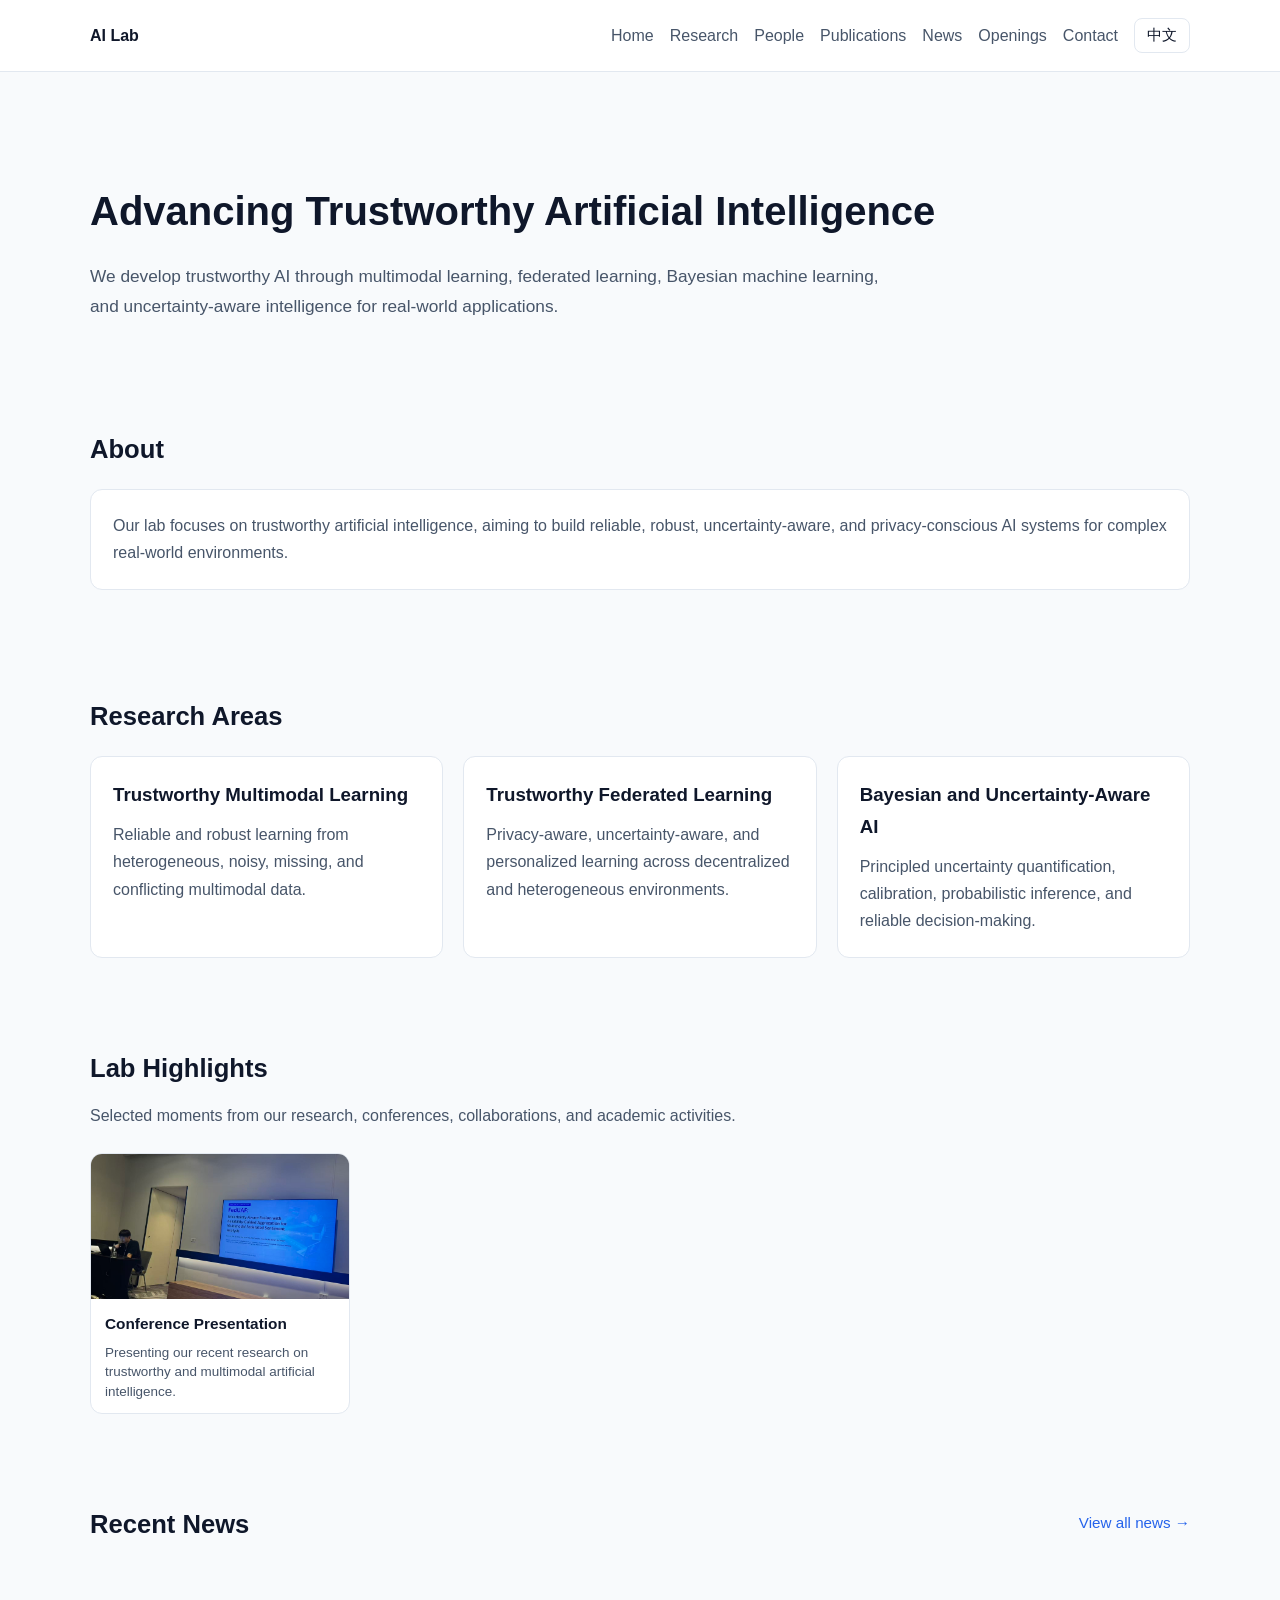
==== commit 07bcd20d: "Update index.html" ====
--- a/index.html
+++ b/index.html
@@ -377,63 +377,9 @@
     </div>
 
 
-
-    <div class="publication-item">
-
-
-      <div class="pub-year">
-        2026
-      </div>
-
-
-
-      <div class="pub-content">
-
-
-        <h3
-          data-en="Organizing SENTIRE Workshop at ICDM 2026"
-          data-zh="参与组织 ICDM 2026 SENTIRE Workshop">
-
-          Organizing SENTIRE Workshop at ICDM 2026
-
-        </h3>
-
-
-
-        <p class="pub-desc">
-
-
-          <span
-            data-en="We are involved in the organization of the SENTIRE workshop, an IEEE ICDM workshop series on sentiment analysis and affective computing. "
-            data-zh="我们参与组织 SENTIRE Workshop，这是 IEEE ICDM 旗下聚焦情感分析与情感计算的系列研讨会。">
-
-            We are involved in the organization of the SENTIRE workshop,
-            an IEEE ICDM workshop series on sentiment analysis
-            and affective computing.
-
-          </span>
-
-
-          <a
-            class="inline-link"
-            href="https://sentic.net/sentire/#2026"
-            target="_blank"
-            rel="noopener noreferrer"
-            data-en="Workshop Website"
-            data-zh="研讨会官网">
-
-            Workshop Website
-
-          </a>
-
-
-        </p>
-
-
-      </div>
-
-
-    </div>
+    <!-- Automatically loaded from news-data.js -->
+
+    <div id="recent-news"></div>
 
 
   </div>
--- a/style.css
+++ b/style.css
@@ -221,6 +221,21 @@
 
 
 /* =========================
+   Home Research Grid
+   ========================= */
+
+.research-grid {
+  display: grid;
+  grid-template-columns: repeat(3, 1fr);
+  gap: 20px;
+}
+
+.research-grid .card {
+  margin-bottom: 0;
+}
+
+
+/* =========================
    Section Introduction
    ========================= */
 
@@ -233,14 +248,14 @@
 
 
 /* =========================
-   Lab Highlights Slider
+   Lab Highlights
    ========================= */
 
 .photo-slider {
   position: relative;
   display: flex;
   align-items: center;
-  gap: 14px;
+  max-width: 100%;
 }
 
 .slider-viewport {
@@ -250,92 +265,125 @@
 
 .slider-track {
   display: flex;
-  gap: 20px;
-  transition: transform 0.6s ease;
-}
+  gap: 18px;
+}
+
+
+/* 整个照片卡片大小 */
 
 .highlight-card {
-  flex: 0 0 calc((100% - 40px) / 3);
+  flex: 0 0 260px;
+  width: 260px;
+
   background: white;
+
   border: 1px solid var(--line);
+
   border-radius: 12px;
+
   overflow: hidden;
 }
 
+
+/* 图片大小 */
+
 .highlight-card img {
+
   display: block;
-  width: 100%;
-  height: 220px;
+
+  width: 260px;
+
+  height: 145px;
+
   object-fit: cover;
-}
+
+}
+
+
+/* 图片下方文字 */
 
 .highlight-caption {
-  padding: 18px;
-}
+  padding: 12px 14px;
+}
+
 
 .highlight-caption h3 {
-  margin: 0 0 8px;
-  font-size: 1.05rem;
-}
+
+  margin: 0 0 5px;
+
+  font-size: 0.96rem;
+
+}
+
 
 .highlight-caption p {
+
   margin: 0;
-  color: var(--muted);
+
+  color: var(--muted);
+
+  font-size: 0.84rem;
+
+  line-height: 1.45;
+
+}
+
+
+/* =========================
+   Recent News
+   ========================= */
+
+.section-title-row {
+
+  display: flex;
+
+  justify-content: space-between;
+
+  align-items: center;
+
+  gap: 20px;
+
+  margin-bottom: 8px;
+
+}
+
+
+.view-more {
+
+  color: var(--accent);
+
   font-size: 0.95rem;
-}
-
-.slider-btn {
-  flex-shrink: 0;
-  width: 38px;
-  height: 38px;
-  border-radius: 50%;
-  border: 1px solid var(--line);
-  background: white;
-  color: var(--text);
-  cursor: pointer;
-  font-size: 18px;
-}
-
-.slider-btn:hover {
-  border-color: var(--accent);
-  color: var(--accent);
-}
-
-
-/* =========================
-   Recent News
-   ========================= */
-
-.section-title-row {
-  display: flex;
-  justify-content: space-between;
-  align-items: center;
-  gap: 20px;
-  margin-bottom: 8px;
-}
-
-.view-more {
-  color: var(--accent);
-  font-size: 0.95rem;
-}
+
+}
+
 
 .view-more:hover {
+
   text-decoration: underline;
-}
+
+}
+
 
 .inline-link {
-  color: var(--accent);
+
+  color: var(--accent);
+
   font-weight: 500;
-  margin-left: 4px;
-}
+
+  margin-left: 6px;
+
+}
+
 
 .inline-link:hover {
+
   text-decoration: underline;
-}
-
-
-/* =========================
-   Responsive
+
+}
+
+
+/* =========================
+   Tablet
    ========================= */
 
 @media (max-width: 1000px) {
@@ -344,12 +392,12 @@
     grid-template-columns: 1fr 1fr;
   }
 
-  .highlight-card {
-    flex: 0 0 calc((100% - 20px) / 2);
-  }
-
-}
-
+}
+
+
+/* =========================
+   Mobile
+   ========================= */
 
 @media (max-width: 700px) {
 
@@ -357,22 +405,33 @@
     grid-template-columns: 1fr;
   }
 
+
   .highlight-card {
-    flex: 0 0 100%;
-  }
-
-  .slider-btn {
-    display: none;
-  }
+
+    flex: 0 0 220px;
+
+    width: 220px;
+
+  }
+
 
   .highlight-card img {
-    height: 210px;
-  }
+
+    width: 220px;
+
+    height: 125px;
+
+  }
+
 
   .section-title-row {
+
     align-items: flex-start;
+
     flex-direction: column;
+
     gap: 4px;
-  }
-
-}
+
+  }
+
+}
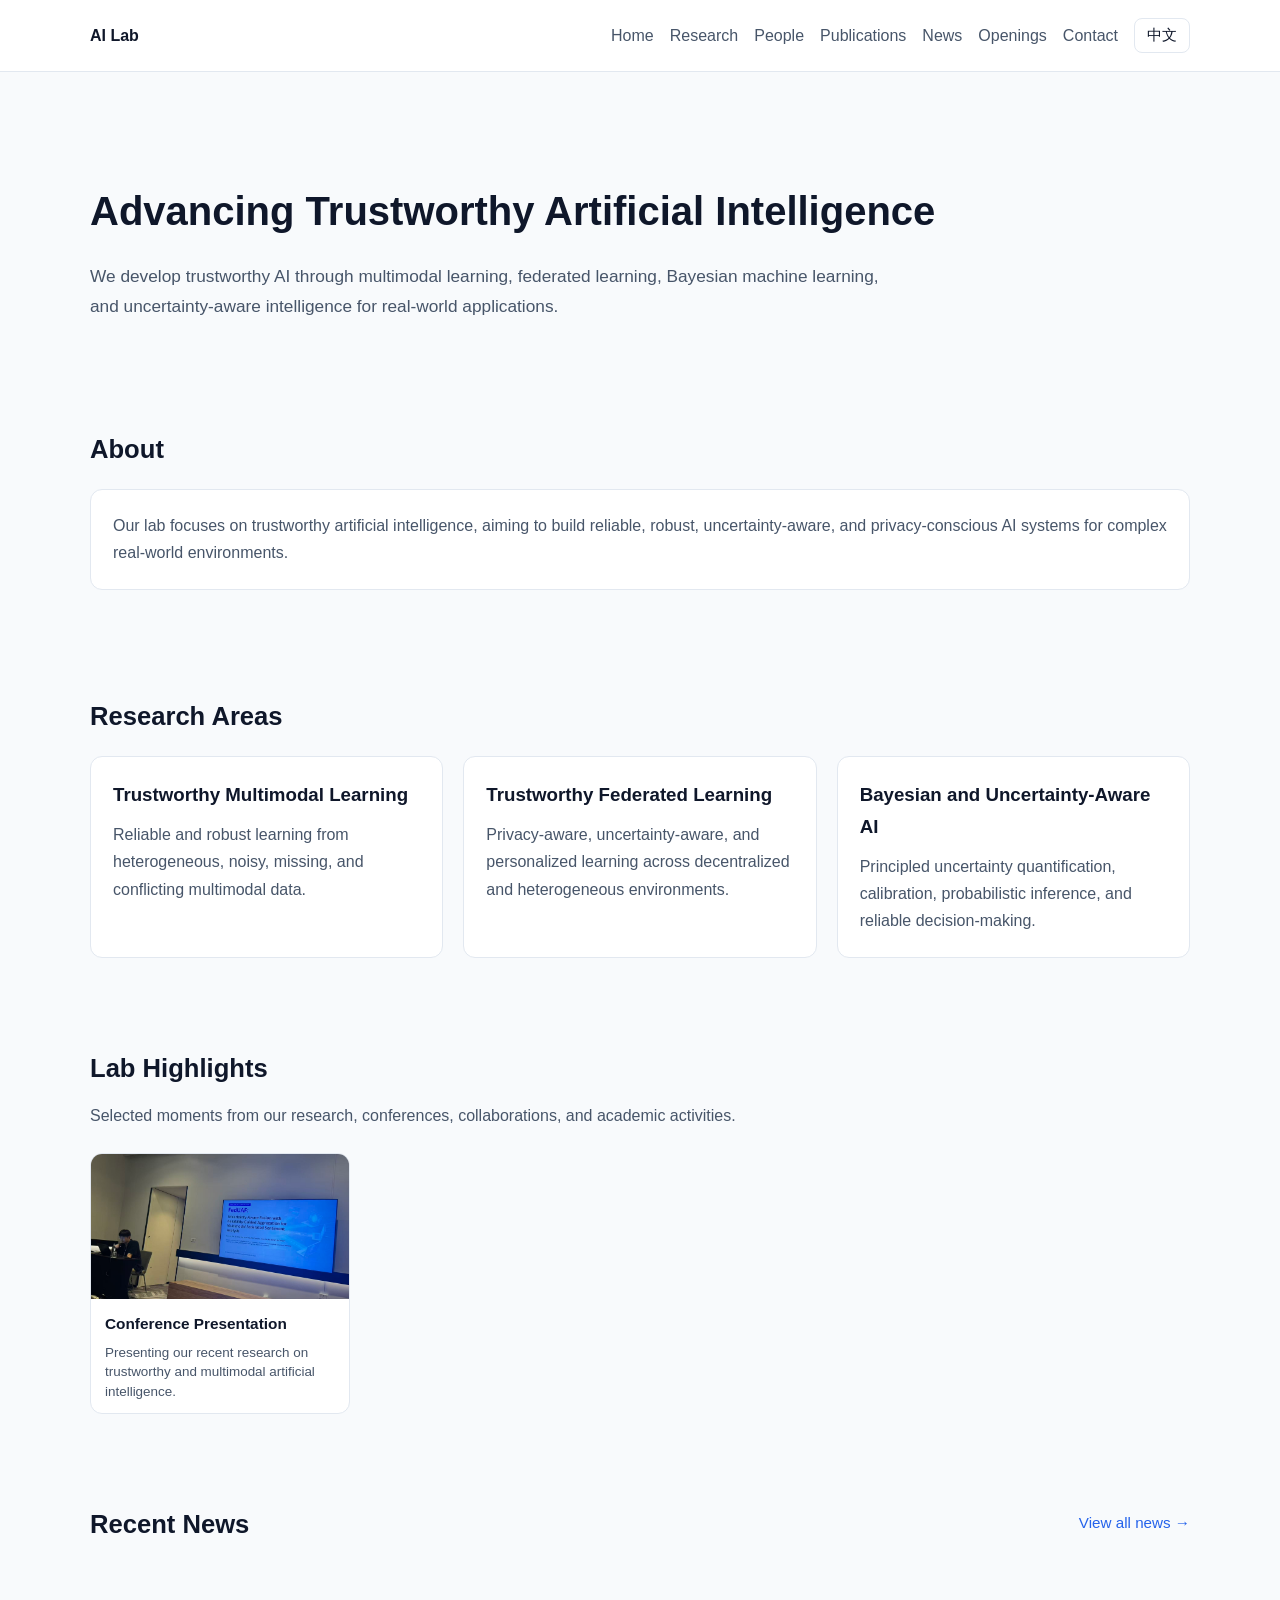
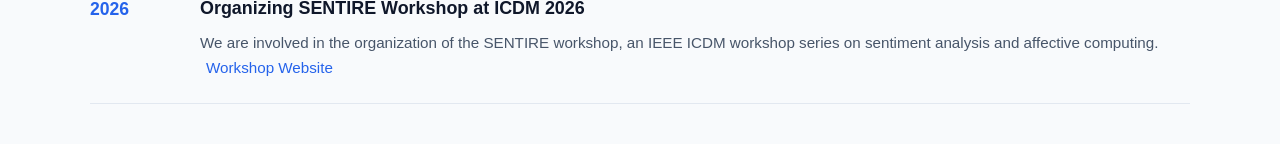
==== commit 1c7518c3: "Update index.html" ====
--- a/index.html
+++ b/index.html
@@ -377,9 +377,63 @@
     </div>
 
 
-    <!-- Automatically loaded from news-data.js -->
-
-    <div id="recent-news"></div>
+
+    <div class="publication-item">
+
+
+      <div class="pub-year">
+        2026
+      </div>
+
+
+
+      <div class="pub-content">
+
+
+        <h3
+          data-en="Organizing SENTIRE Workshop at ICDM 2026"
+          data-zh="参与组织 ICDM 2026 SENTIRE Workshop">
+
+          Organizing SENTIRE Workshop at ICDM 2026
+
+        </h3>
+
+
+
+        <p class="pub-desc">
+
+
+          <span
+            data-en="We are involved in the organization of the SENTIRE workshop, an IEEE ICDM workshop series on sentiment analysis and affective computing. "
+            data-zh="我们参与组织 SENTIRE Workshop，这是 IEEE ICDM 旗下聚焦情感分析与情感计算的系列研讨会。">
+
+            We are involved in the organization of the SENTIRE workshop,
+            an IEEE ICDM workshop series on sentiment analysis
+            and affective computing.
+
+          </span>
+
+
+          <a
+            class="inline-link"
+            href="https://sentic.net/sentire/#2026"
+            target="_blank"
+            rel="noopener noreferrer"
+            data-en="Workshop Website"
+            data-zh="研讨会官网">
+
+            Workshop Website
+
+          </a>
+
+
+        </p>
+
+
+      </div>
+
+
+    </div>
 
 
   </div>
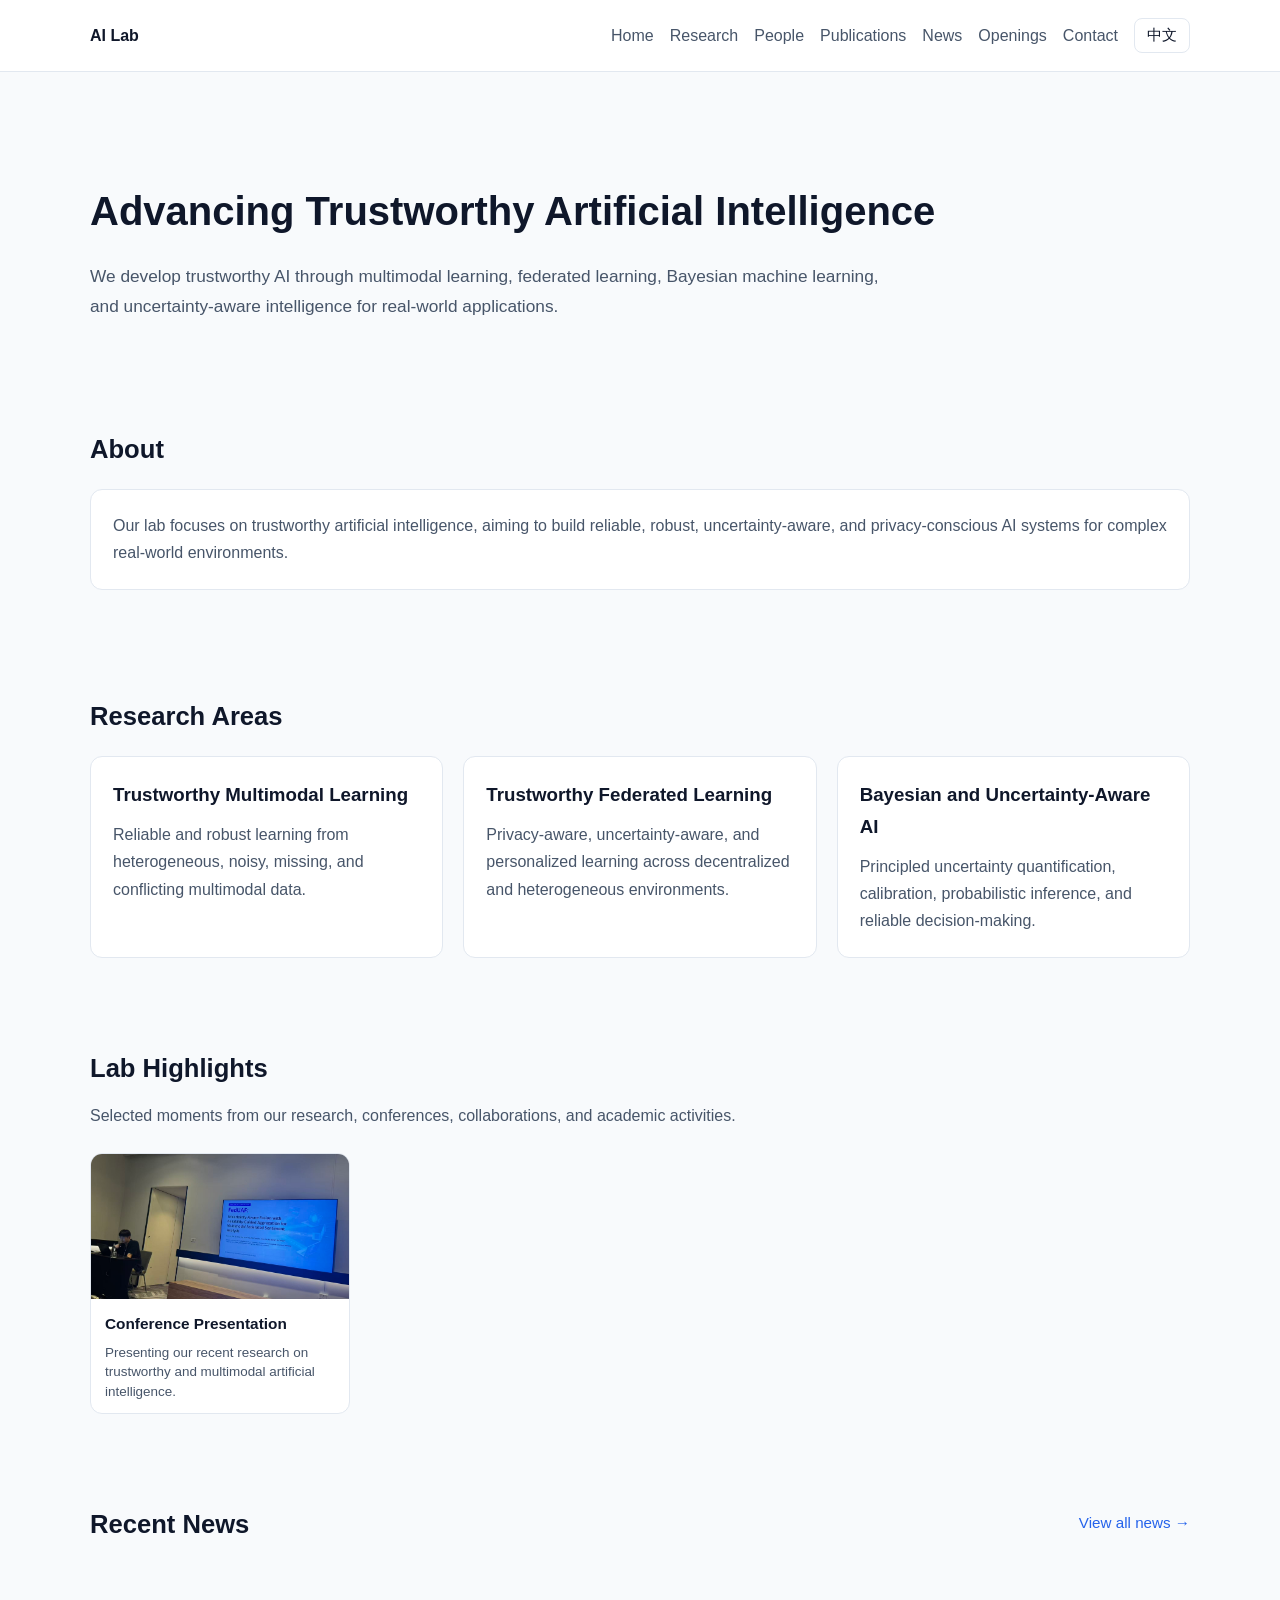
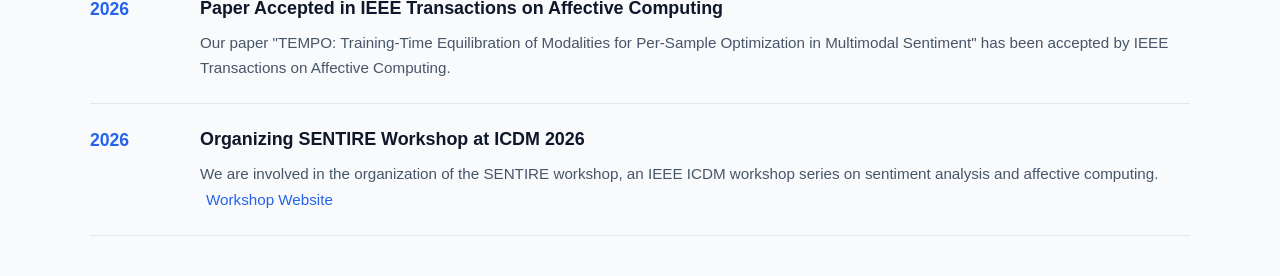
==== commit 6fc9d4c7: "Update index.html" ====
--- a/index.html
+++ b/index.html
@@ -375,6 +375,33 @@
 
 
     </div>
+
+    <div class="publication-item">
+
+  <div class="pub-year">
+    2026
+  </div>
+
+
+  <div class="pub-content">
+
+    <h3>
+      Paper Accepted in IEEE Transactions on Affective Computing
+    </h3>
+
+
+    <p class="pub-desc">
+
+      Our paper 
+      "TEMPO: Training-Time Equilibration of Modalities for Per-Sample Optimization in Multimodal Sentiment"
+      has been accepted by IEEE Transactions on Affective Computing.
+
+    </p>
+
+
+  </div>
+
+</div>
 
 
 
